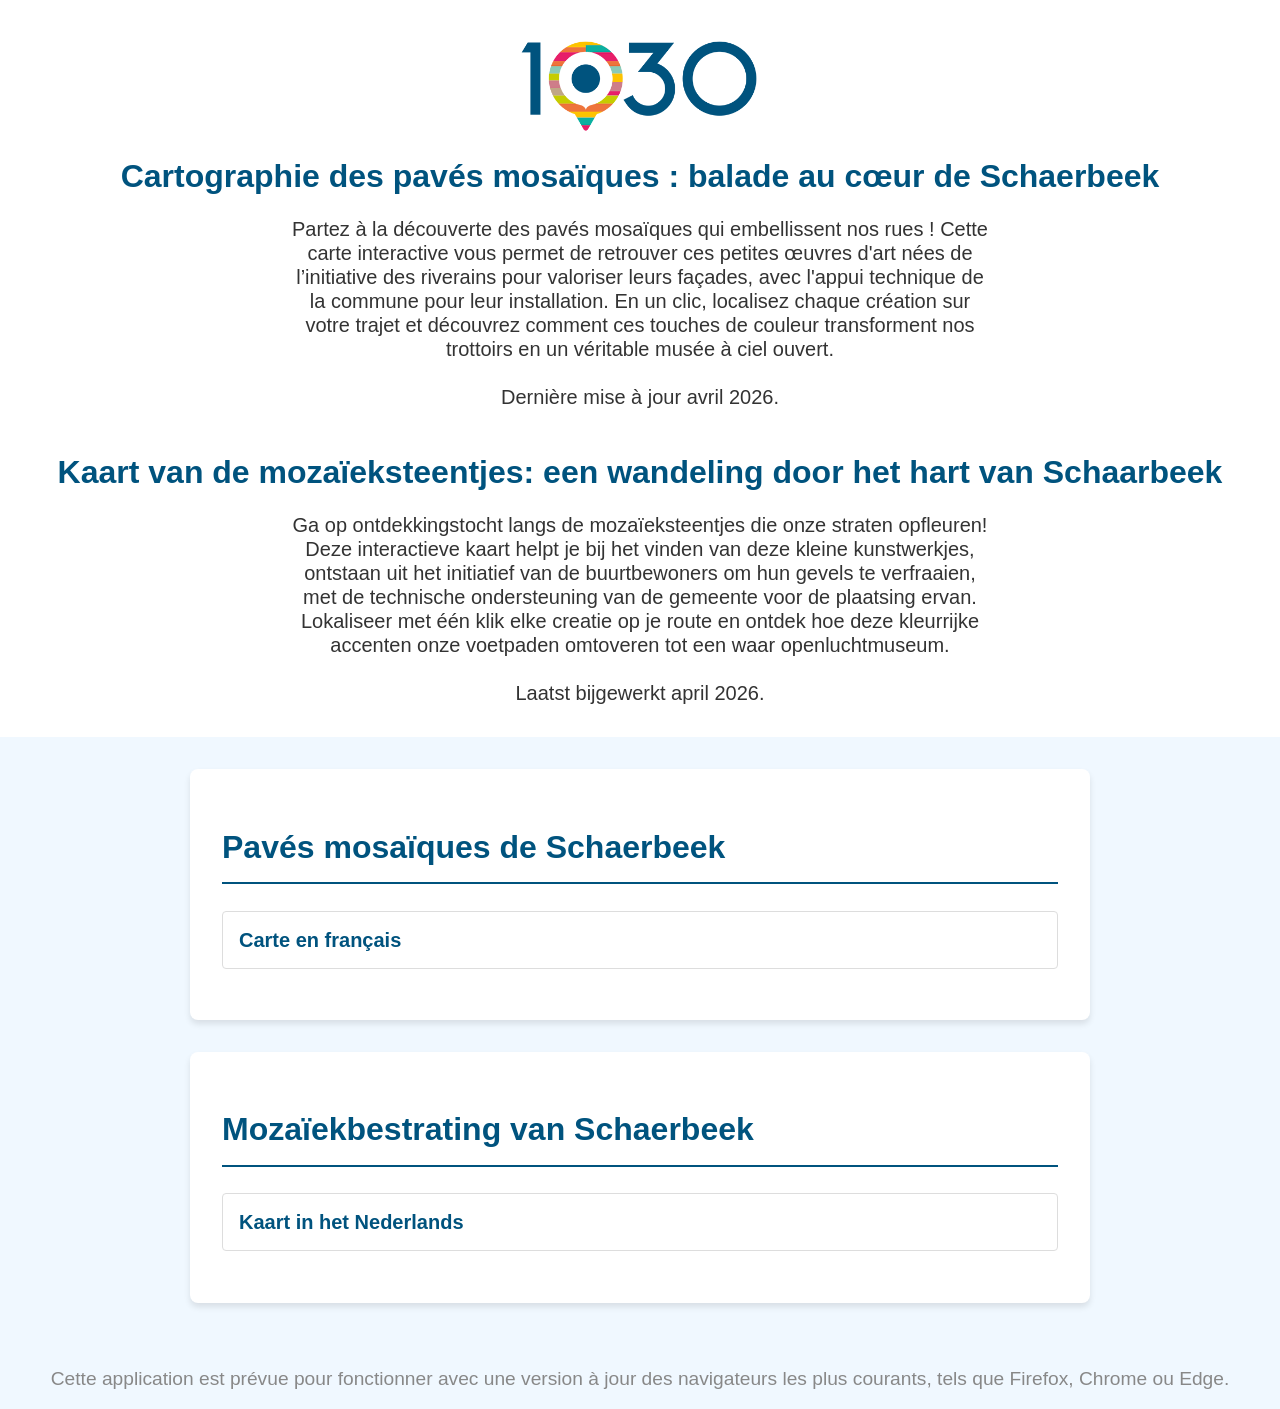
==== index.html @ 65286765 "Initial commit" ====
<!DOCTYPE html>
<html>
<meta http-equiv="content-type" content="text/html;charset=utf-8" />

<head>
	<title>INF Paves Mosaiques</title>
	<link rel="shortcut icon" href="css/images/logo1030GeoData.ico" type="image/x-icon">
	<meta charset="utf-8" />
	<link rel="stylesheet" href="css/style.css">
</head>

<body class="root">
	<header class="page-header">
		<div class="logo-container">
			<img src="css/images/schaerbeek1030_logo.png" alt="Logotipo de Schaerbeek">
		</div>

		<h1>Cartographie des pavés mosaïques : balade au cœur de Schaerbeek</h1>
		<p class="introduction">
			Partez à la découverte des pavés mosaïques qui embellissent nos rues !
			Cette carte interactive vous permet de retrouver ces petites œuvres d'art nées de l’initiative
			des riverains pour valoriser leurs façades, avec l'appui technique de la commune pour leur
			installation. En un clic, localisez chaque création sur votre trajet et découvrez comment
			ces touches de couleur transforment nos trottoirs en un véritable musée à ciel ouvert. <br><br>
			Dernière mise à jour avril 2026.
		</p>

		<br>
		<h1>Kaart van de mozaïeksteentjes: een wandeling door het hart van Schaarbeek</h1>
		<p class="introduction">
			Ga op ontdekkingstocht langs de mozaïeksteentjes die onze straten opfleuren!
			Deze interactieve kaart helpt je bij het vinden van deze kleine kunstwerkjes,
			ontstaan uit het initiatief van de buurtbewoners om hun gevels te verfraaien,
			met de technische ondersteuning van de gemeente voor de plaatsing ervan.
			Lokaliseer met één klik elke creatie op je route en ontdek hoe deze kleurrijke
			accenten onze voetpaden omtoveren tot een waar openluchtmuseum.<br><br>
			Laatst bijgewerkt april 2026.
		</p>

	</header>

	<main class="main-content">

		<section class="link-section">
			<h2>Pavés mosaïques de Schaerbeek</h2>
			<p>
			</p>
			<ul class="link-list">
				<li>
					<a href="indexFR.html">
						<span class="link-title">Carte en français</span>
					</a>
				</li>
			</ul>
		</section>

		<section class="link-section">
			<h2>Mozaïekbestrating van Schaerbeek</h2>
			<p>
			</p>
			<ul class="link-list">
				<li>
					<a href="indexNL.html">
						<span class="link-title">Kaart in het Nederlands</span>
					</a>
				</li>
			</ul>
		</section>
	</main>

	<footer class="page-footer">
		<p class="disclaimer">
			Cette application est prévue pour fonctionner avec une version à jour
			des navigateurs les plus courants, tels que Firefox, Chrome ou Edge.
		</p>
	</footer>
</body>

</html>
---- css/style.css ----
:root {
  /* Variables para un mantenimiento más fácil */
  --primary-color: #00537e;
  --secondary-color: #f0f8ff;
  /* Un azul claro para el fondo */
  --text-color: #333;
}

body {
  font-family: "Calibri", sans-serif;
  font-size: 1.2rem;
  line-height: 1.2;
  margin: 0;
  padding: 0;
  color: var(--text-color);
  background-color: var(--secondary-color);
}

.logo-container img {
  width: 250px;
  /* O el tamaño que prefieras, por ejemplo, 100px o 200px */
  height: auto;
  /* Mantiene la proporción original de la imagen */
  display: block;
  /* Para centrarlo correctamente */
  margin: 0 auto 1rem auto;
  /* Centra la imagen y añade un margen inferior */
}

.page-header {
  text-align: center;
  padding: 2rem;
  background-color: #fff;
}

.page-header h1 {
  font-size: 2rem;
  color: var(--primary-color);
}

.introduction {
  font-size: 1.25rem;
  font-weight: demi bold;
  max-width: 700px;
  margin: 0 auto;
  text-align: center;
}

.main-content {
  max-width: 900px;
  margin: 2rem auto;
  padding: 0 1rem;
}

.link-section {
  background-color: #fff;
  border-radius: 8px;
  box-shadow: 0 4px 6px rgba(0, 0, 0, 0.1);
  padding: 2rem;
  margin-bottom: 2rem;
}

.link-section h2 {
  font-size: 2.0rem;
  color: var(--primary-color);
  border-bottom: 2px solid var(--primary-color);
  padding-bottom: 1rem;
}

.link-section h3 {
  font-size: 1.5rem;
  color: var(--primary-color);
  border-bottom: 2px solid var(--primary-color);
  padding-bottom: 1rem;
}

.link-list {
  list-style-type: none;
  padding: 0;
}

.link-list li {
  margin-bottom: 1rem;
}

.link-list a {
  display: block;
  /* Para que el área del enlace sea mayor */
  padding: 1rem;
  text-decoration: none;
  color: var(--text-color);
  border: 1px solid #ddd;
  border-radius: 4px;
  transition: transform 0.2s ease, box-shadow 0.2s ease;
}

.link-list a:hover {
  transform: translateY(-2px);
  box-shadow: 0 6px 8px rgba(0, 0, 0, 0.15);
}

.link-title {
  display: block;
  font-size: 1.25rem;
  font-weight: bold;
  color: var(--primary-color);
}

.link-description {
  display: block;
  font-size: 1.2rem;
  color: #666;
  margin-top: 0.5rem;
}

.page-footer {
  text-align: center;
  margin-top: 4rem;
  color: #888;
}
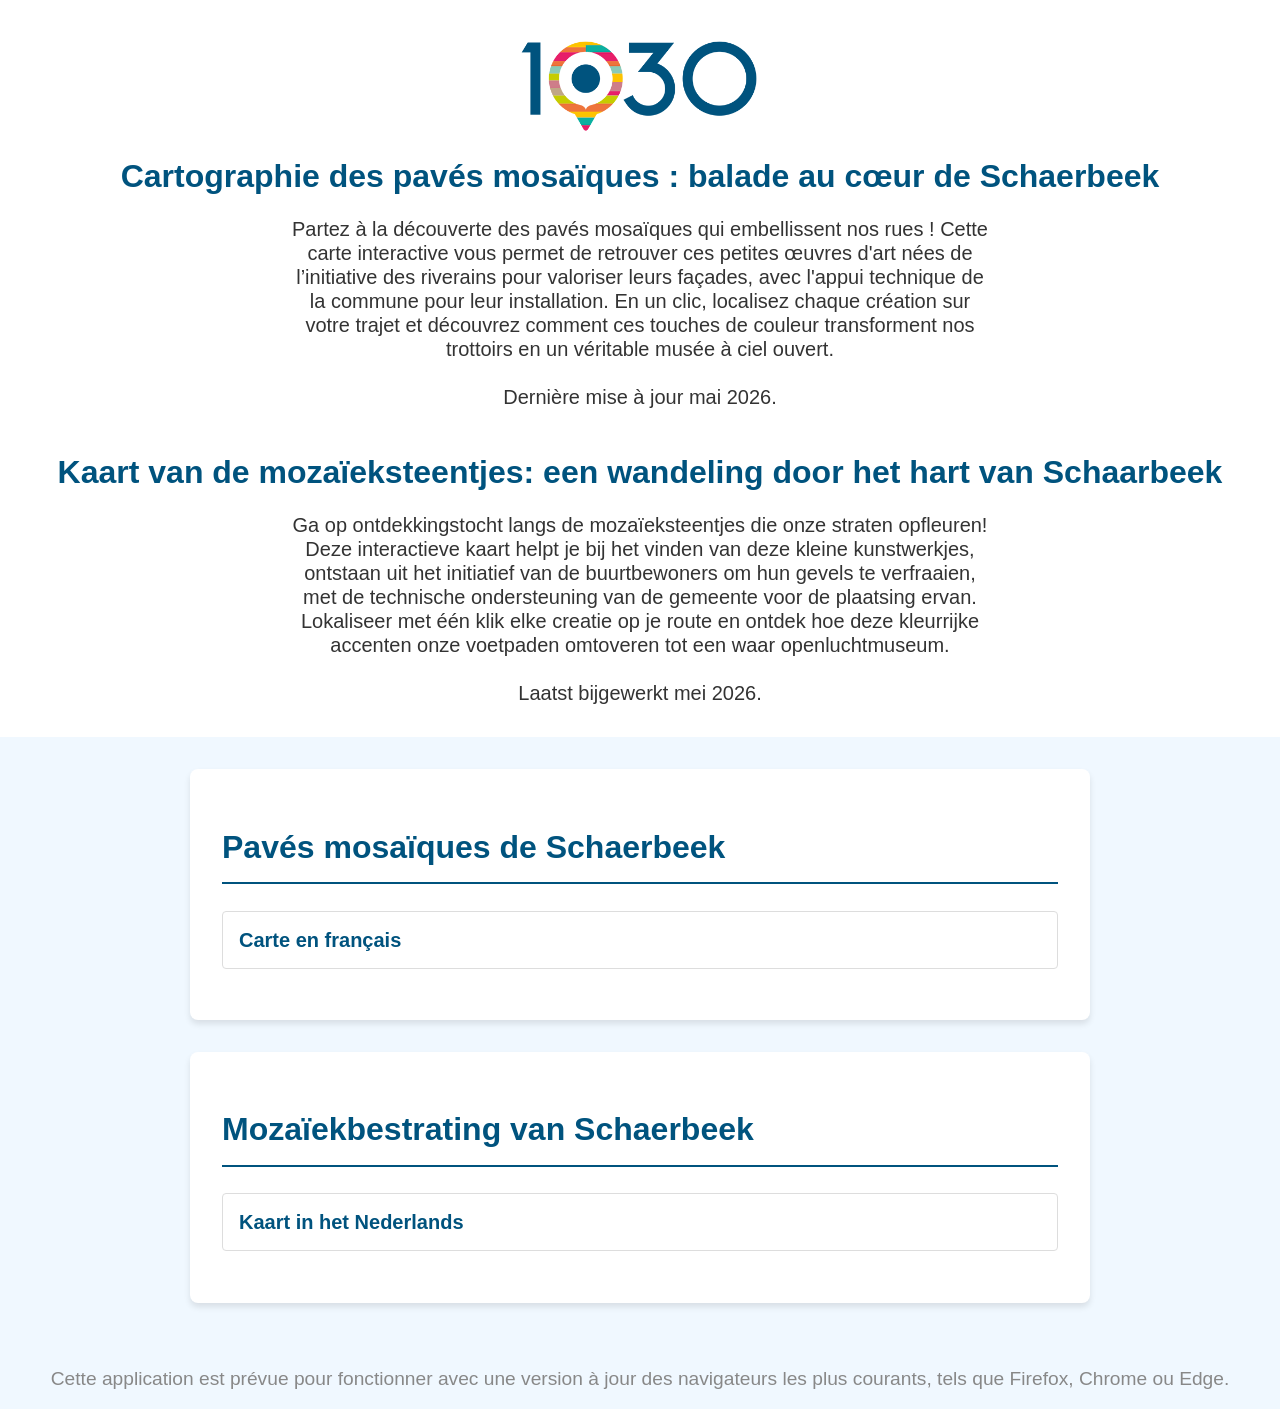
==== commit acb16c8a: "Update last updated date to May 2026" ====
--- a/index.html
+++ b/index.html
@@ -22,7 +22,7 @@
 			des riverains pour valoriser leurs façades, avec l'appui technique de la commune pour leur
 			installation. En un clic, localisez chaque création sur votre trajet et découvrez comment
 			ces touches de couleur transforment nos trottoirs en un véritable musée à ciel ouvert. <br><br>
-			Dernière mise à jour avril 2026.
+			Dernière mise à jour mai 2026.
 		</p>
 
 		<br>
@@ -34,7 +34,7 @@
 			met de technische ondersteuning van de gemeente voor de plaatsing ervan.
 			Lokaliseer met één klik elke creatie op je route en ontdek hoe deze kleurrijke
 			accenten onze voetpaden omtoveren tot een waar openluchtmuseum.<br><br>
-			Laatst bijgewerkt april 2026.
+			Laatst bijgewerkt mei 2026.
 		</p>
 
 	</header>
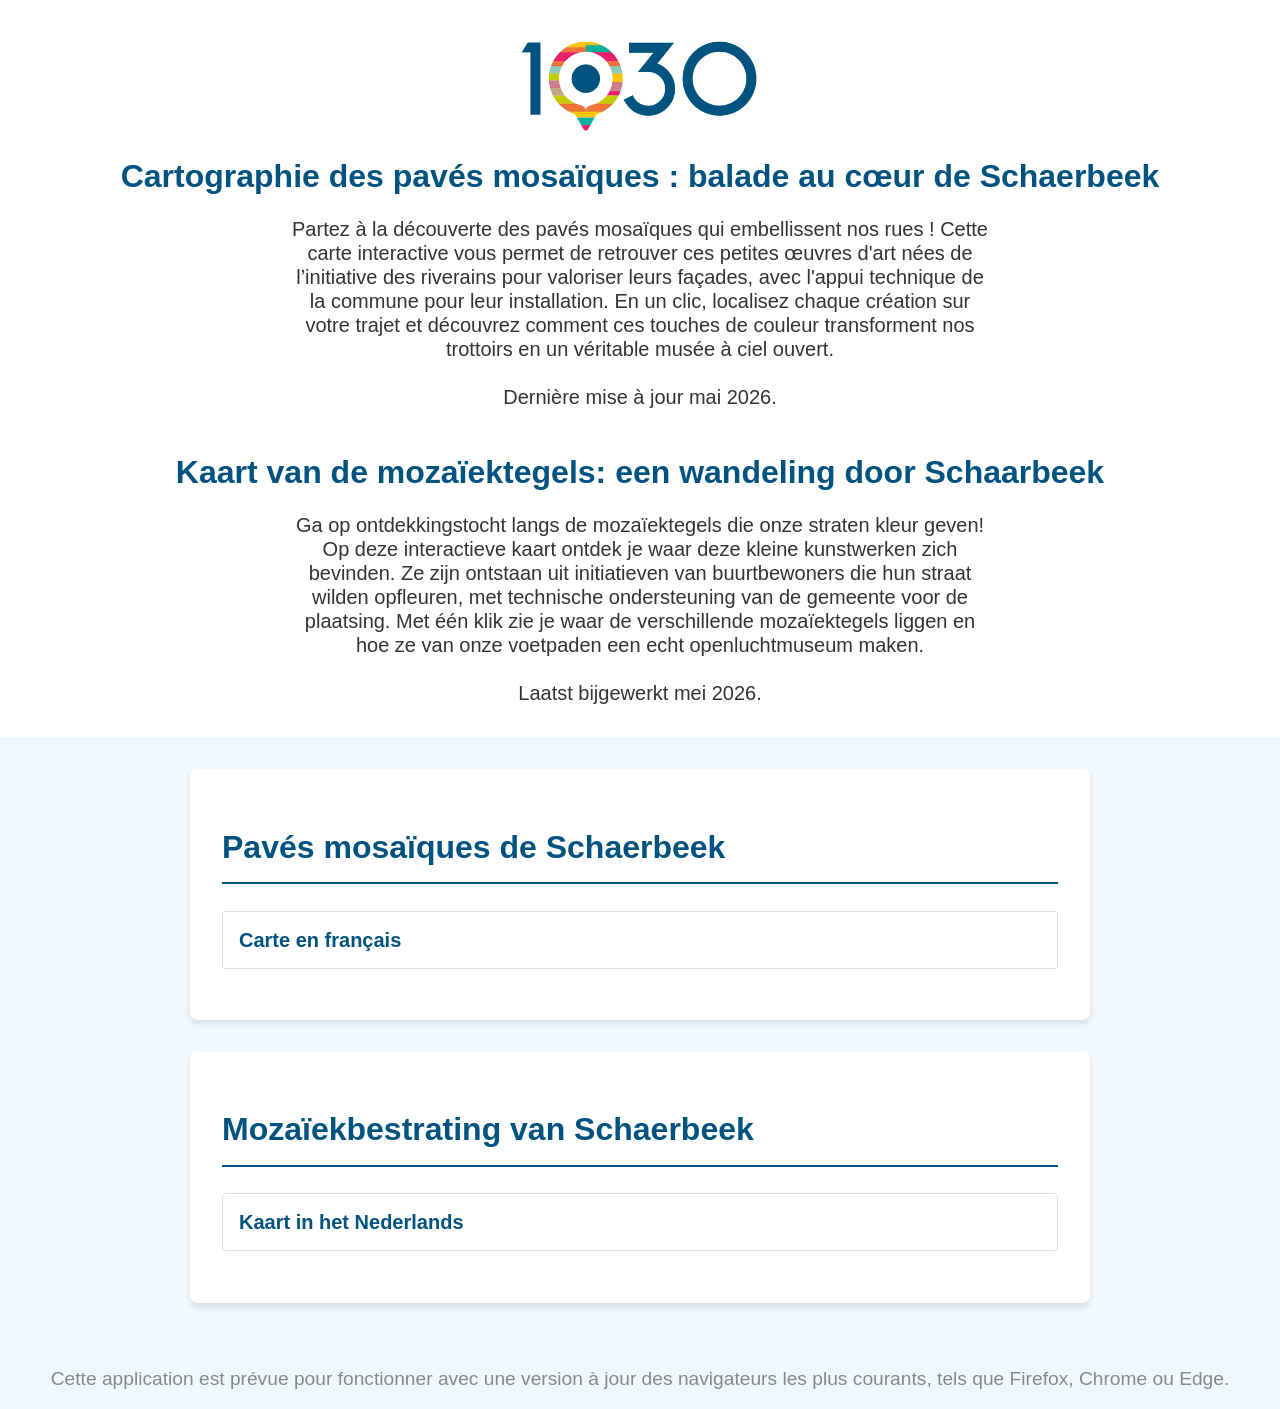
==== commit e0f94a19: "Update index.html" ====
--- a/index.html
+++ b/index.html
@@ -26,14 +26,14 @@
 		</p>
 
 		<br>
-		<h1>Kaart van de mozaïeksteentjes: een wandeling door het hart van Schaarbeek</h1>
+		<h1>Kaart van de mozaïektegels: een wandeling door Schaarbeek</h1>
 		<p class="introduction">
-			Ga op ontdekkingstocht langs de mozaïeksteentjes die onze straten opfleuren!
-			Deze interactieve kaart helpt je bij het vinden van deze kleine kunstwerkjes,
-			ontstaan uit het initiatief van de buurtbewoners om hun gevels te verfraaien,
-			met de technische ondersteuning van de gemeente voor de plaatsing ervan.
-			Lokaliseer met één klik elke creatie op je route en ontdek hoe deze kleurrijke
-			accenten onze voetpaden omtoveren tot een waar openluchtmuseum.<br><br>
+			Ga op ontdekkingstocht langs de mozaïektegels die onze straten kleur geven! 
+			Op deze interactieve kaart ontdek je waar deze kleine kunstwerken zich bevinden. 
+			Ze zijn ontstaan uit initiatieven van buurtbewoners die hun straat wilden 
+			opfleuren, met technische ondersteuning van de gemeente voor de plaatsing.
+			Met één klik zie je waar de verschillende mozaïektegels liggen en hoe ze 
+			van onze voetpaden een echt openluchtmuseum maken.<br><br>
 			Laatst bijgewerkt mei 2026.
 		</p>
 
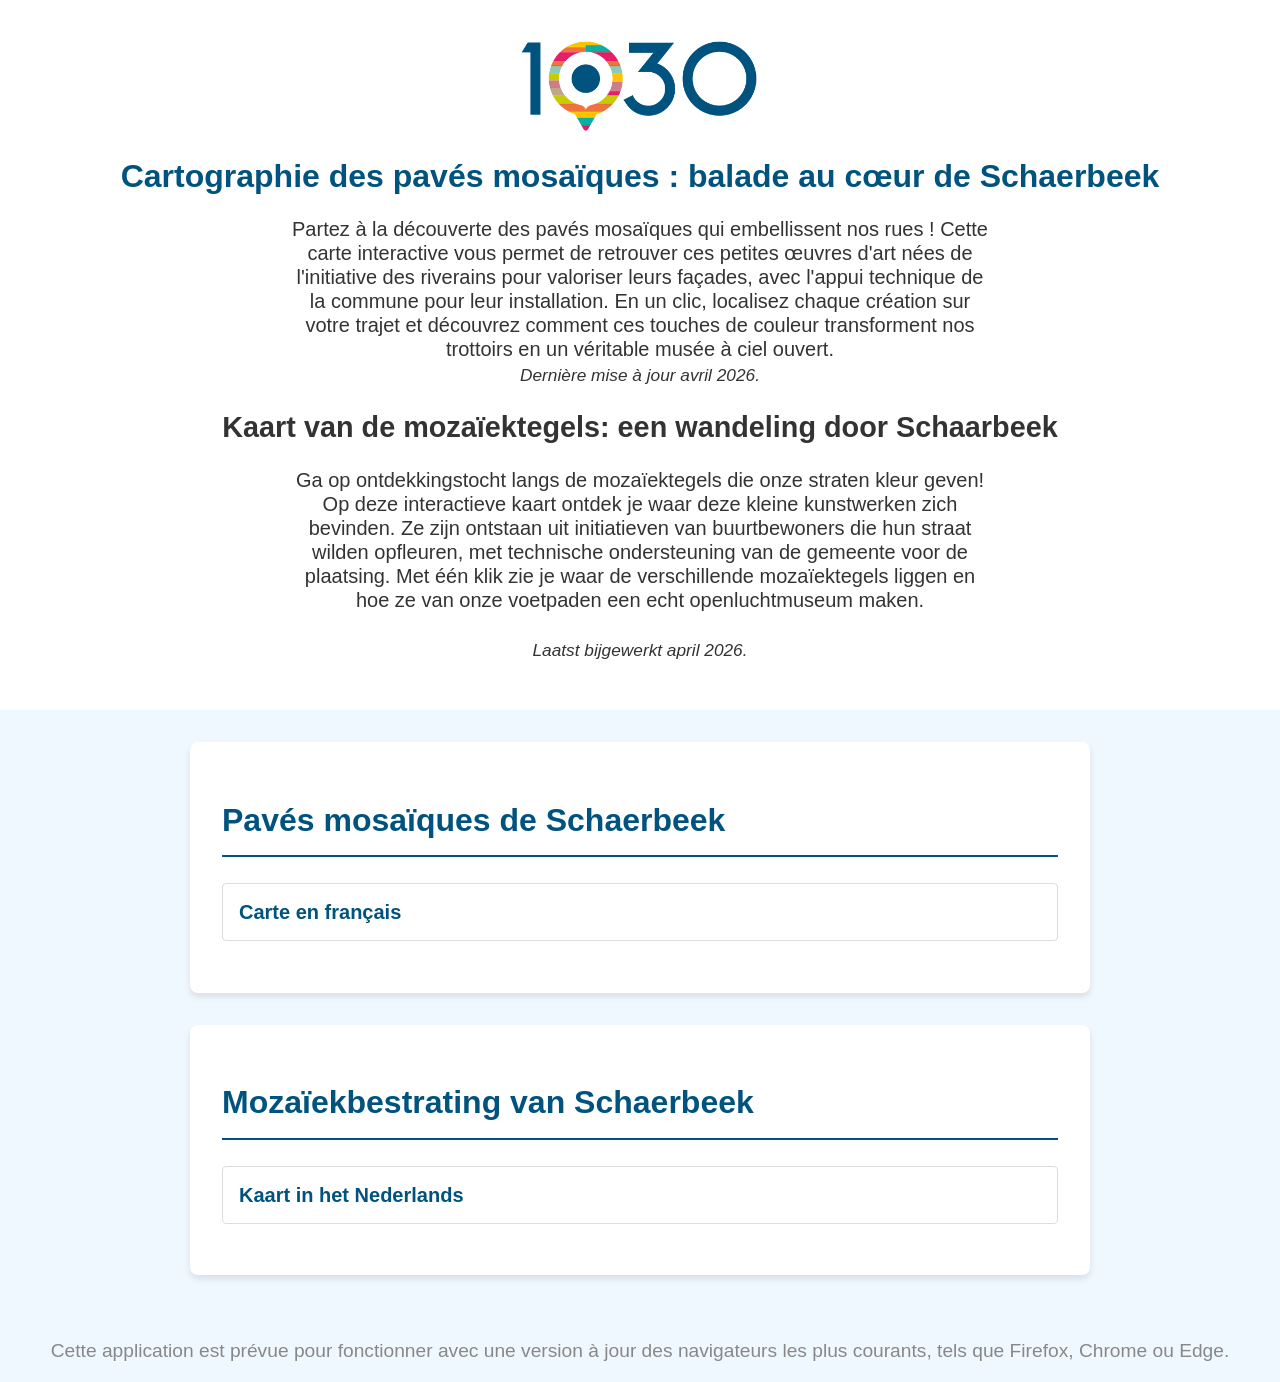
==== commit 54a0cc1e: "Add files via upload" ====
--- a/index.html
+++ b/index.html
@@ -1,79 +1,84 @@
 <!DOCTYPE html>
-<html>
-<meta http-equiv="content-type" content="text/html;charset=utf-8" />
+<html lang="fr">
 
 <head>
-	<title>INF Paves Mosaiques</title>
-	<link rel="shortcut icon" href="css/images/logo1030GeoData.ico" type="image/x-icon">
-	<meta charset="utf-8" />
-	<link rel="stylesheet" href="css/style.css">
+    <title>INF Paves Mosaiques</title>
+    <meta charset="utf-8">
+    <meta name="viewport" content="initial-scale=1, width=device-width">
+    <meta name="description"
+        content="Carte interactive des pavés mosaïques de Schaerbeek (1030) / Interactieve kaart van de mozaïekkeien van Schaarbeek (1030).">
+    <link rel="shortcut icon" href="css/images/logo1030GeoData.ico" type="image/x-icon">
+    <link rel="stylesheet" href="css/style.css">
+    <style>
+        .last-update {
+            margin-top: 0.25rem;
+            font-style: italic;
+            font-size: 0.9em;
+        }
+    </style>
 </head>
 
 <body class="root">
-	<header class="page-header">
-		<div class="logo-container">
-			<img src="css/images/schaerbeek1030_logo.png" alt="Logotipo de Schaerbeek">
-		</div>
+    <header class="page-header">
+        <div class="logo-container">
+            <img src="css/images/schaerbeek1030_logo.png" alt="Logotipo de Schaerbeek">
+        </div>
 
-		<h1>Cartographie des pavés mosaïques : balade au cœur de Schaerbeek</h1>
-		<p class="introduction">
-			Partez à la découverte des pavés mosaïques qui embellissent nos rues !
-			Cette carte interactive vous permet de retrouver ces petites œuvres d'art nées de l’initiative
-			des riverains pour valoriser leurs façades, avec l'appui technique de la commune pour leur
-			installation. En un clic, localisez chaque création sur votre trajet et découvrez comment
-			ces touches de couleur transforment nos trottoirs en un véritable musée à ciel ouvert. <br><br>
-			Dernière mise à jour mai 2026.
-		</p>
+        <h1>Cartographie des pavés mosaïques : balade au cœur de Schaerbeek</h1>
+        <p class="introduction">
+            Partez à la découverte des pavés mosaïques qui embellissent nos rues !
+            Cette carte interactive vous permet de retrouver ces petites œuvres d'art nées de l'initiative
+            des riverains pour valoriser leurs façades, avec l'appui technique de la commune pour leur
+            installation. En un clic, localisez chaque création sur votre trajet et découvrez comment
+            ces touches de couleur transforment nos trottoirs en un véritable musée à ciel ouvert.
+        </p>
+        <p class="last-update">Dernière mise à jour avril 2026.</p>
 
-		<br>
-		<h1>Kaart van de mozaïektegels: een wandeling door Schaarbeek</h1>
-		<p class="introduction">
-			Ga op ontdekkingstocht langs de mozaïektegels die onze straten kleur geven! 
-			Op deze interactieve kaart ontdek je waar deze kleine kunstwerken zich bevinden. 
-			Ze zijn ontstaan uit initiatieven van buurtbewoners die hun straat wilden 
-			opfleuren, met technische ondersteuning van de gemeente voor de plaatsing.
-			Met één klik zie je waar de verschillende mozaïektegels liggen en hoe ze 
-			van onze voetpaden een echt openluchtmuseum maken.<br><br>
-			Laatst bijgewerkt mei 2026.
-		</p>
+        <h2 lang="nl">Kaart van de mozaïektegels: een wandeling door Schaarbeek</h2>
+        <p class="introduction">
+            Ga op ontdekkingstocht langs de mozaïektegels die onze straten kleur geven!
+            Op deze interactieve kaart ontdek je waar deze kleine kunstwerken zich bevinden.
+            Ze zijn ontstaan uit initiatieven van buurtbewoners die hun straat wilden
+            opfleuren, met technische ondersteuning van de gemeente voor de plaatsing.
+            Met één klik zie je waar de verschillende mozaïektegels liggen en hoe ze
+            van onze voetpaden een echt openluchtmuseum maken.<br><br>
+        </p>
+        <p class="last-update" lang="nl">Laatst bijgewerkt april 2026.</p>
 
-	</header>
+    </header>
 
-	<main class="main-content">
+    <main class="main-content">
 
-		<section class="link-section">
-			<h2>Pavés mosaïques de Schaerbeek</h2>
-			<p>
-			</p>
-			<ul class="link-list">
-				<li>
-					<a href="indexFR.html">
-						<span class="link-title">Carte en français</span>
-					</a>
-				</li>
-			</ul>
-		</section>
+        <section class="link-section">
+            <h2>Pavés mosaïques de Schaerbeek</h2>
+            <ul class="link-list">
+                <li>
+                    <a href="indexFR.html">
+                        <span class="link-title">Carte en français</span>
+                    </a>
+                </li>
+            </ul>
+        </section>
 
-		<section class="link-section">
-			<h2>Mozaïekbestrating van Schaerbeek</h2>
-			<p>
-			</p>
-			<ul class="link-list">
-				<li>
-					<a href="indexNL.html">
-						<span class="link-title">Kaart in het Nederlands</span>
-					</a>
-				</li>
-			</ul>
-		</section>
-	</main>
+        <section class="link-section" lang="nl">
+            <h2>Mozaïekbestrating van Schaerbeek</h2>
+            <ul class="link-list">
+                <li>
+                    <a href="indexNL.html">
+                        <span class="link-title">Kaart in het Nederlands</span>
+                    </a>
+                </li>
+            </ul>
+        </section>
 
-	<footer class="page-footer">
-		<p class="disclaimer">
-			Cette application est prévue pour fonctionner avec une version à jour
-			des navigateurs les plus courants, tels que Firefox, Chrome ou Edge.
-		</p>
-	</footer>
+    </main>
+
+    <footer class="page-footer">
+        <p class="disclaimer">
+            Cette application est prévue pour fonctionner avec une version à jour
+            des navigateurs les plus courants, tels que Firefox, Chrome ou Edge.
+        </p>
+    </footer>
 </body>
 
-</html>
+</html>
